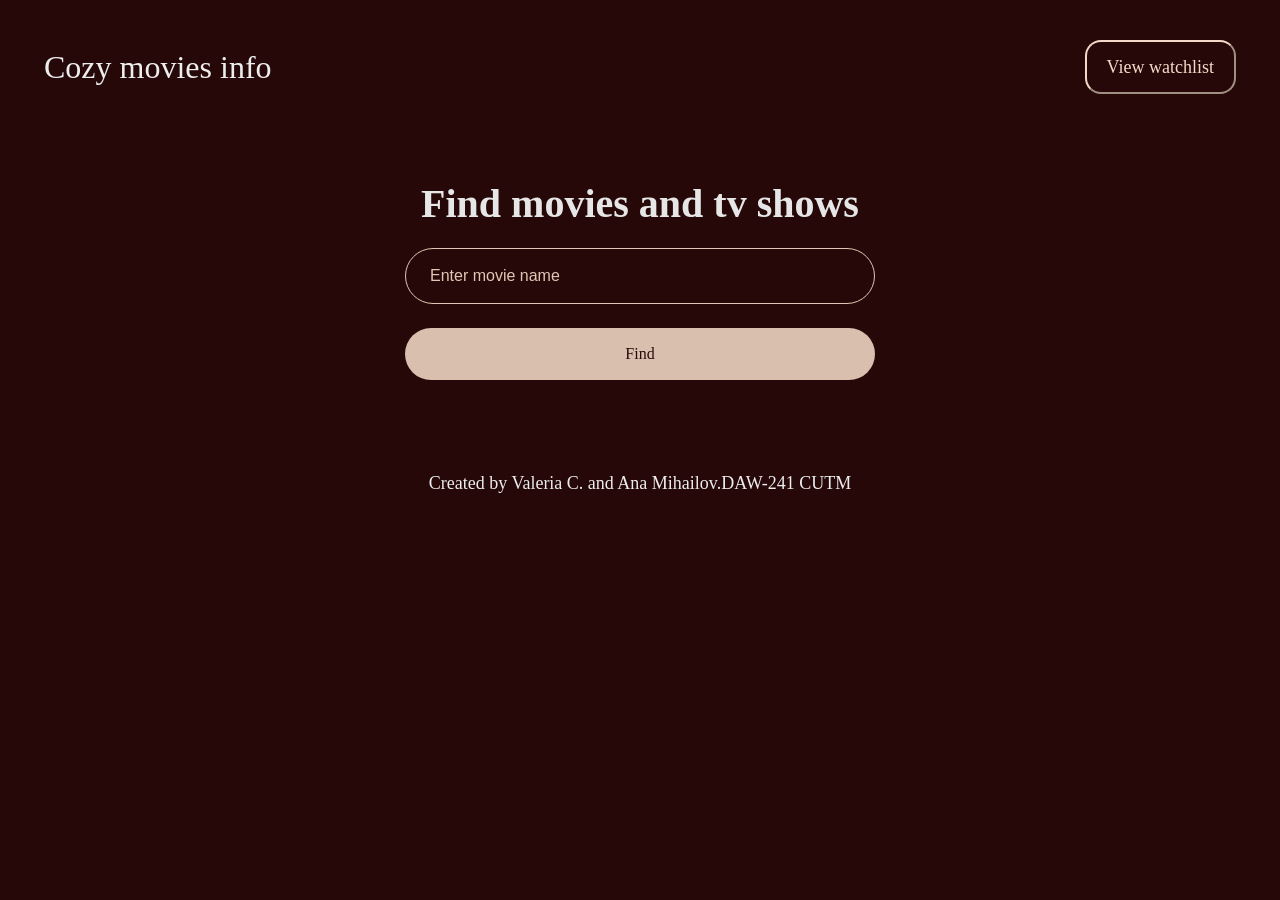
==== search.html @ 219a44fd "added find movies and tv shows section" ====
<!doctype html>
<html lang="en">
  <head>
    <meta charset="UTF-8" />
    <meta name="viewport" content="width=device-width, initial-scale=1.0" />
    <title>Search</title>
    <link rel="stylesheet" href="desktop.css" />
    <link rel="stylesheet" href="styles.css" />
    <link rel="stylesheet" href="adaptive.css" />
  </head>
  <body>
    <section id="header" class="section-grid">
      <div class="header-content">
        <p class="logo light">Cozy movies info</p>
        <a href="watchlist.html"
          ><button class="secondary-button beige">View watchlist</button></a
        >
      </div>
    </section>

<div class="search">
  <h2 class="light">Find movies and tv shows</h2>

  <input type="text" placeholder="Enter movie name" id="search" class="secondary-button">

  <button id="search-btn" class="primary-button gray ">Find</button>
</div>

    <section class="footer">
      <p class="light">Created by Valeria C. and Ana Mihailov.DAW-241 CUTM</p>
    </section>

    <script src="api.js"></script>
    <script src="watchlist.js"></script>
    <script src="main.js"></script>
  </body>
</html>
---- desktop.css ----
* {
  margin: 0;
  padding: 0;
}

body {
  background-color: #260808;
  display: flex;
  flex-direction: column;
  row-gap: 90px;
}

.section-grid {
  max-width: 1192px;
  width: 100%;
  display: grid;
  grid-template-columns: repeat(12, 1fr);
  gap: 32px;
  margin-inline: auto;
}

#header {
  margin-top: 40px;
}

.header-content {
  grid-column: 1/13;
  display: flex;
  justify-content: space-between;
  align-items: center;
}

.logo {
  font-size: 32px;
  color: #ededed;
}

body {
  background-color: #260808;
}

.footer {
  justify-content: center;
  text-align: center;
  display: flex;
  align-items: center;
  width: 100%;
  margin-bottom: 40px;
}

.about-content {
  align-items: center;
  display: flex;
  flex-direction: column;
  gap: 24px;
  width: 100%;
  justify-content: center;
  grid-column: 1/13;
}

.about-content p {
  text-align: center;
  width: 80%;
}

.why-section {
  align-items: center;
  display: flex;
  justify-content: center;
  flex-direction: column;
  gap: 32px;
}

.card {
  padding: 24px;
  display: flex;
  flex-direction: column;
  gap: 24px;
  border-radius: 12px;
  grid-column: span 4;
}

.hero-content {
  background-image: url("images/bg.jpg");
  background-size: cover;
  grid-column: 1/13;
  width: 100%;
  display: flex;
  flex-direction: column;
  gap: 32px;
  justify-content: center;
  align-items: center;
  height: 650px;
  margin-top: -50px;
}

.hero-content h1 {
  text-align: center;
  width: 80%;
}

/* CONTAINER */
.search {
  display: flex;
  flex-direction: column;
  align-items: center;
  gap: 24px;
}

/* TITLU */
.search h2 {
  color: #e6e6e6;
  font-size: 40px;
  font-weight: 600;
  text-align: center;
}

/* INPUT */
#search {
  width: 420px;
  padding: 18px 24px;
  border-radius: 40px;
  border: 1px solid #e2c6b5;
  background-color: transparent;
  color: #ffffff;
  font-size: 16px;
  outline: none;
}

/* placeholder */
#search::placeholder {
  color: #e2c6b5;
}

/* BUTTON */
#search-btn {
  width: 470px;
  padding: 18px;
  border-radius: 40px;
  border: none;
  background-color: #d9bfae;
  color: #2b0a0a;
  font-size: 16px;
  cursor: pointer;
  transition: 0.25s ease;
}

/* hover efect subtil */
#search-btn:hover {
  background-color: #cfb3a1;
}

.hero-content {
  display: flex;
  justify-content: center;
  align-items: center;
}
---- styles.css ----
.secondary-button {
  background-color: transparent;
  border-color: #f5d9c8;
  padding: 16px 20px;
  border-radius: 16px;
}

.primary-button {
  background-color: #f5d9c8;
  border: none;
  padding: 16px 20px;
  border-radius: 16px;
}

@font-face {
  font-family: "Instrument Sans";
  src: url(fonts/InstrumentSans-VariableFont_wdth\,wght.ttf);
}

h1,
h2,
h3,
h4,
h5,
h6,
p,
a,
button {
  font-family: Instrument Sans;
}

h1 {
  font-size: 96px;
  font-weight: 700;
  line-height: 100%;
}

h2 {
  font-size: 40px;
  font-weight: 700;
  line-height: 100%;
}

h3 {
  font-size: 28px;
  font-weight: 500;
  line-height: 150%;
}

p {
  font-size: 18px;
  font-weight: 400;
  line-height: 150%;
}

button {
  font-size: 18px;
  font-weight: 400;
  line-height: 100%;
}

.dark {
  color: #030110;
}

.light {
  color: #ededed;
}

.gray {
  color: #323232;
}

.light-gray {
  color: #c3c3c3;
}

.beige {
  color: #f5d9c8;
}

.beige-bg {
  background-color: #f5d9c8;
}
input::placeholder {
  color: #f5d9c8;
}
input:focus{
  color: #f5d9c8;
}
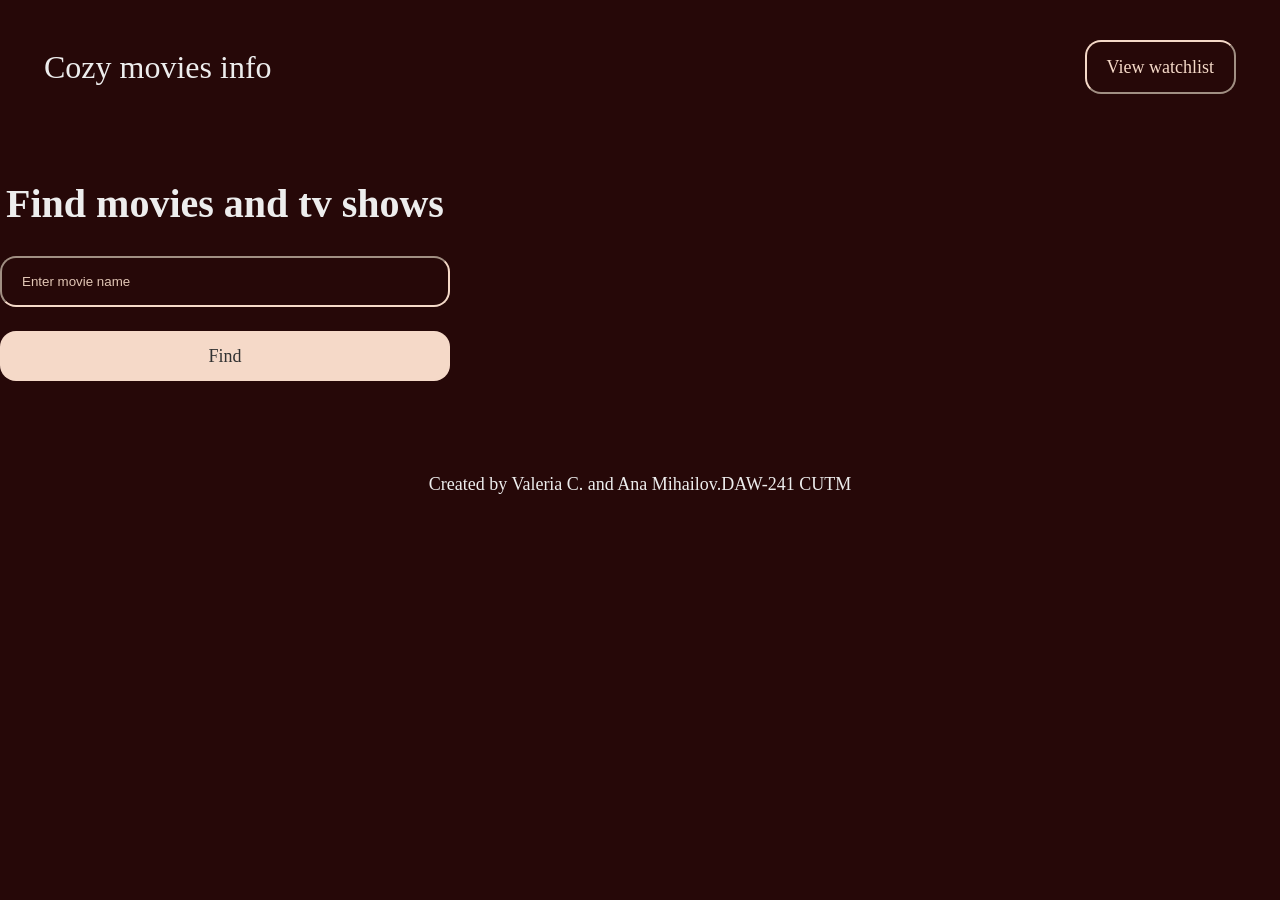
==== commit 2657d645: "some css changes" ====
--- a/search.html
+++ b/search.html
@@ -18,13 +18,13 @@
       </div>
     </section>
 
-<div class="search">
-  <h2 class="light">Find movies and tv shows</h2>
-
-  <input type="text" placeholder="Enter movie name" id="search" class="secondary-button">
-
-  <button id="search-btn" class="primary-button gray ">Find</button>
-</div>
+    <section class="search">
+      <h2 class="light">Find movies and tv shows</h2>
+      <div class="search-content"> 
+        <input type="text" placeholder="Enter movie name" id="search" class="secondary-button">
+        <button id="search-btn" class="primary-button gray ">Find</button>
+      </div>
+    </section>
 
     <section class="footer">
       <p class="light">Created by Valeria C. and Ana Mihailov.DAW-241 CUTM</p>
--- a/desktop.css
+++ b/desktop.css
@@ -99,60 +99,22 @@
   width: 80%;
 }
 
-/* CONTAINER */
 .search {
   display: flex;
   flex-direction: column;
   align-items: center;
-  gap: 24px;
+  width: 450px;
+  gap: 32px;
 }
 
-/* TITLU */
-.search h2 {
-  color: #e6e6e6;
-  font-size: 40px;
-  font-weight: 600;
-  text-align: center;
+.search-content {
+  width: 100%;
+  display: flex;
+  flex-direction: column;
+  gap:24px;
 }
 
-/* INPUT */
-#search {
-  width: 420px;
-  padding: 18px 24px;
-  border-radius: 40px;
-  border: 1px solid #e2c6b5;
-  background-color: transparent;
-  color: #ffffff;
-  font-size: 16px;
-  outline: none;
-}
-
-/* placeholder */
 #search::placeholder {
   color: #e2c6b5;
 }
 
-/* BUTTON */
-#search-btn {
-  width: 470px;
-  padding: 18px;
-  border-radius: 40px;
-  border: none;
-  background-color: #d9bfae;
-  color: #2b0a0a;
-  font-size: 16px;
-  cursor: pointer;
-  transition: 0.25s ease;
-}
-
-/* hover efect subtil */
-#search-btn:hover {
-  background-color: #cfb3a1;
-}
-
-.hero-content {
-  display: flex;
-  justify-content: center;
-  align-items: center;
-}
-
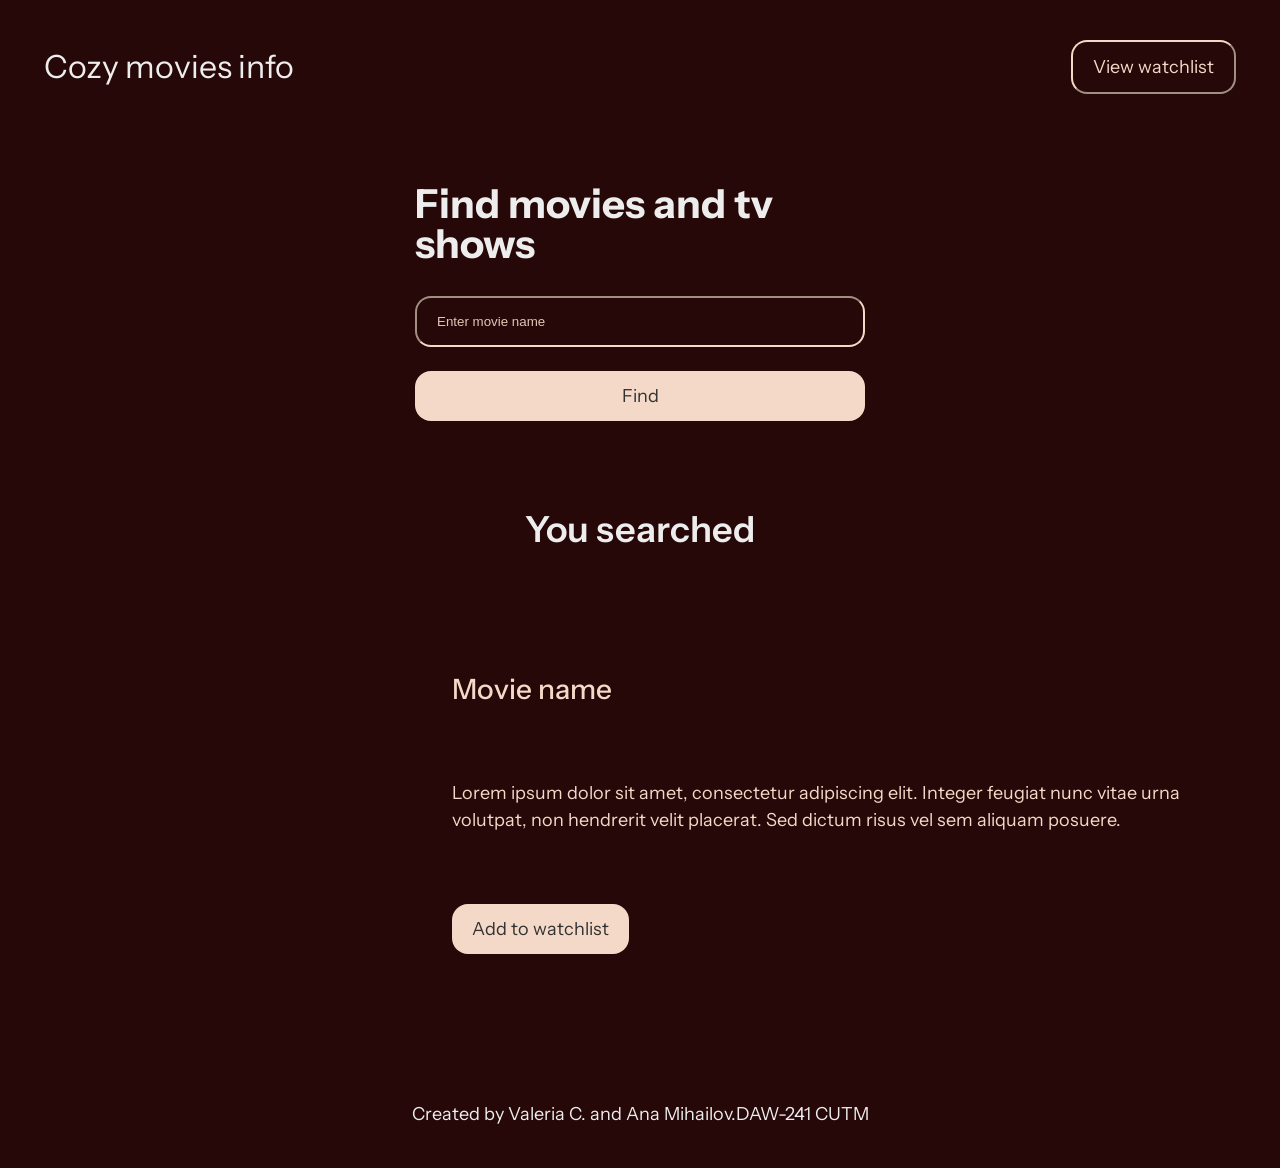
==== commit 95a757ee: "wip" ====
--- a/search.html
+++ b/search.html
@@ -26,6 +26,22 @@
       </div>
     </section>
 
+    <section class="you-searched section-grid">
+      <h2 class="searched-title light">You searched</h2>
+      <div class="searched-content">
+         <div class="searched-image">
+      <img src="" alt="">
+      </div>
+       <div class="searched-info">
+      <h3 class="beige">Movie name</h3>
+      <p class="beige">
+        Lorem ipsum dolor sit amet, consectetur adipiscing elit. Integer feugiat nunc vitae urna volutpat, non hendrerit velit placerat. Sed dictum risus vel sem aliquam posuere.
+      </p>
+      <button id="watchlist-btn" class="primary-button gray">Add to watchlist</button>
+    </div>
+  </div>
+</section>
+
     <section class="footer">
       <p class="light">Created by Valeria C. and Ana Mihailov.DAW-241 CUTM</p>
     </section>
--- a/desktop.css
+++ b/desktop.css
@@ -1,6 +1,7 @@
 * {
   margin: 0;
   padding: 0;
+  box-sizing: border-box;
 }
 
 body {
@@ -99,7 +100,32 @@
   width: 80%;
 }
 
+#watchlist {
+  align-items: center;
+  display: flex;
+  justify-content: center;
+  flex-direction: column;
+  gap: 36px;
+}
+
+.movie-card {
+  display: flex;
+  flex-direction: column;
+  gap: 24px;
+  border-radius: 12px;
+  grid-column: span 4;
+  align-items: center;
+}
+
+.movie-img {
+  display: block;
+  width: 100%;
+  border-radius: 12px;
+  height: 400px;
+}
+
 .search {
+  align-self: center;
   display: flex;
   flex-direction: column;
   align-items: center;
@@ -118,3 +144,41 @@
   color: #e2c6b5;
 }
 
+/* TITLU sectiune */
+.you-searched .searched-title {
+  grid-column: 1 / 13;
+  text-align: center;
+  font-size: 36px;
+  font-weight: 600;
+  margin-bottom: 32px;
+}
+
+/* CONTAINER pentru imagine și text */
+.you-searched .searched-content {
+  grid-column: 1 / 13;
+  display: grid;
+  grid-template-columns: repeat(12, 1fr);
+  gap: 32px;
+  align-items: center;
+}
+
+/* Placeholder imagine */
+.searched-image {
+  grid-column: span 4;
+  height: 400px;
+  border-radius: 12px;
+}
+
+/* Text și buton */
+.searched-info {
+  grid-column: span 8;
+  display: flex;
+  flex-direction: column;
+  gap: 70px;
+ 
+}
+
+#watchlist-btn{
+  width: fit-content;
+}
+
--- a/styles.css
+++ b/styles.css
@@ -85,6 +85,6 @@
 input::placeholder {
   color: #f5d9c8;
 }
-input:focus{
+input:focus {
   color: #f5d9c8;
-}+}
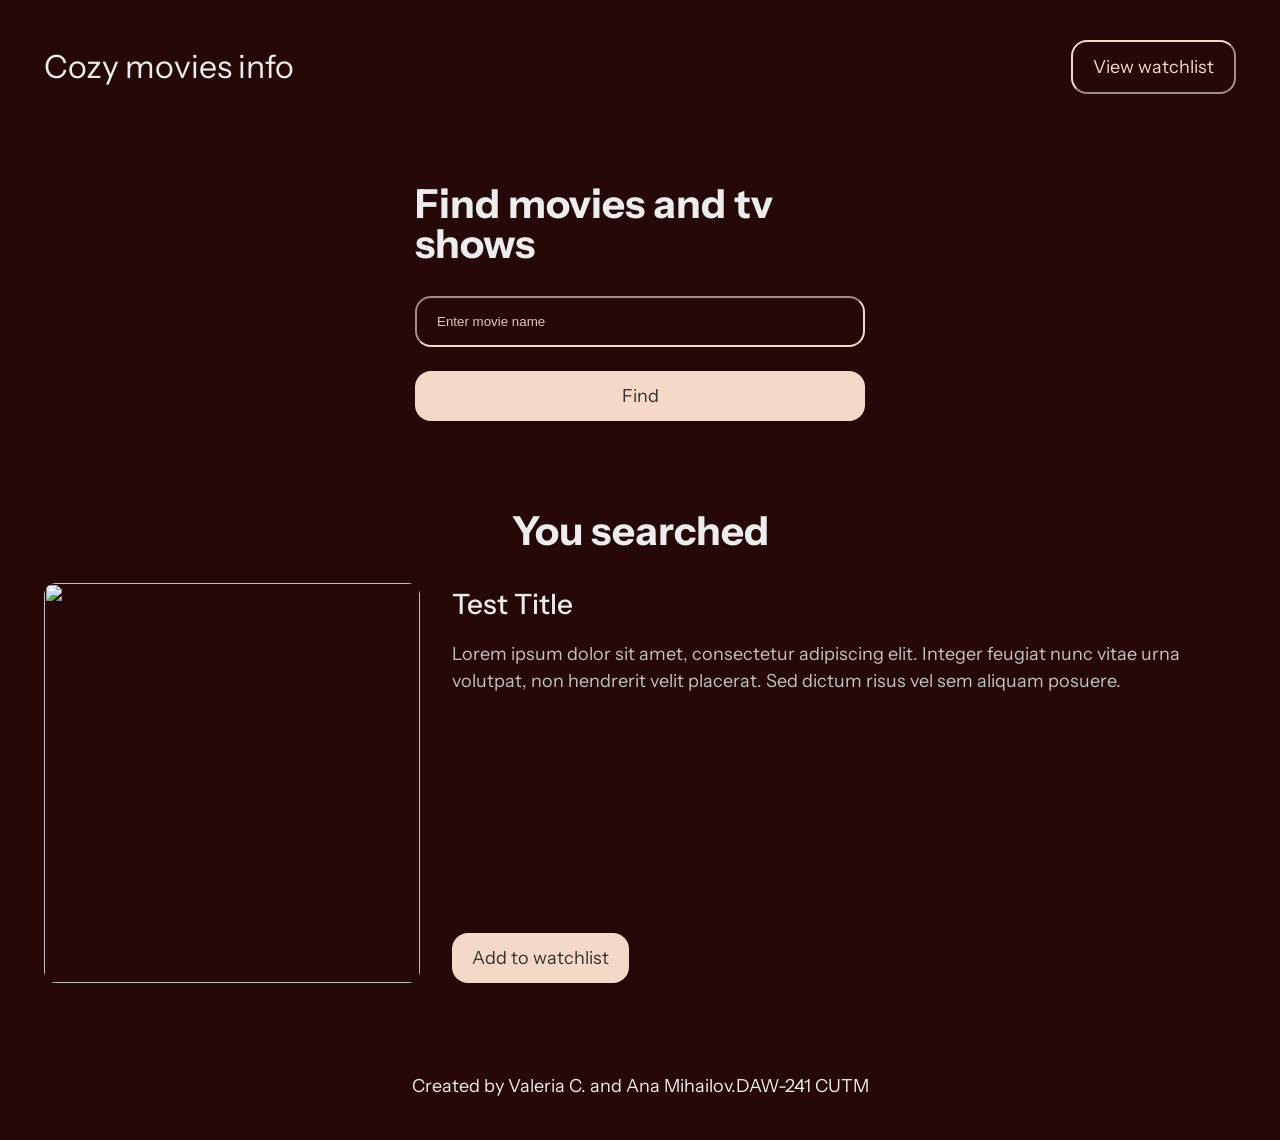
==== commit 8ff562bf: "added you searched section" ====
--- a/search.html
+++ b/search.html
@@ -20,27 +20,31 @@
 
     <section class="search">
       <h2 class="light">Find movies and tv shows</h2>
-      <div class="search-content"> 
-        <input type="text" placeholder="Enter movie name" id="search" class="secondary-button">
-        <button id="search-btn" class="primary-button gray ">Find</button>
+      <div class="search-content">
+        <input
+          type="text"
+          placeholder="Enter movie name"
+          id="search"
+          class="secondary-button"
+        />
+        <button id="search-btn" class="primary-button gray">Find</button>
       </div>
     </section>
 
-    <section class="you-searched section-grid">
-      <h2 class="searched-title light">You searched</h2>
-      <div class="searched-content">
-         <div class="searched-image">
-      <img src="" alt="">
+    <section class="results">
+      <h2 class="light">You searched</h2>
+      <div class="results-content section-grid">
+        <img id="result-img" src="" alt="" />
+        <div class="results-info">
+          <div class="results-texts">
+            <h3 id="result-title" class="light">Test Title</h3>
+            <p id="result-description" class="light-gray">Lorem ipsum dolor sit amet, consectetur adipiscing elit. Integer feugiat nunc vitae urna volutpat, non hendrerit velit placerat. Sed dictum risus vel sem aliquam posuere.</p>
+          </div>
+          <button id="add-to-watchlist-btn" class="primary-button gray">Add to watchlist</button>
       </div>
-       <div class="searched-info">
-      <h3 class="beige">Movie name</h3>
-      <p class="beige">
-        Lorem ipsum dolor sit amet, consectetur adipiscing elit. Integer feugiat nunc vitae urna volutpat, non hendrerit velit placerat. Sed dictum risus vel sem aliquam posuere.
-      </p>
-      <button id="watchlist-btn" class="primary-button gray">Add to watchlist</button>
-    </div>
-  </div>
-</section>
+        </div>
+      </div>
+    </section>
 
     <section class="footer">
       <p class="light">Created by Valeria C. and Ana Mihailov.DAW-241 CUTM</p>
--- a/desktop.css
+++ b/desktop.css
@@ -118,10 +118,10 @@
 }
 
 .movie-img {
-  display: block;
   width: 100%;
   border-radius: 12px;
   height: 400px;
+  grid-column: span 4;
 }
 
 .search {
@@ -137,48 +137,48 @@
   width: 100%;
   display: flex;
   flex-direction: column;
-  gap:24px;
+  gap: 24px;
 }
 
 #search::placeholder {
   color: #e2c6b5;
 }
 
-/* TITLU sectiune */
-.you-searched .searched-title {
-  grid-column: 1 / 13;
-  text-align: center;
-  font-size: 36px;
-  font-weight: 600;
-  margin-bottom: 32px;
-}
-
-/* CONTAINER pentru imagine și text */
-.you-searched .searched-content {
-  grid-column: 1 / 13;
-  display: grid;
-  grid-template-columns: repeat(12, 1fr);
+.results {
+  display: flex;
+  width: 100%;
+  flex-direction: column;
   gap: 32px;
   align-items: center;
 }
 
-/* Placeholder imagine */
-.searched-image {
-  grid-column: span 4;
-  height: 400px;
-  border-radius: 12px;
+.results-content {
+  width: 100%;
+  align-items: center;
 }
 
-/* Text și buton */
-.searched-info {
+#result-img {
+  width: 100%;
+  border-radius: 12px;
+  height: 400px;
+  grid-column: span 4;
+}
+
+.results-info {
+  width: 100%;
+  height: 100%;
   grid-column: span 8;
   display: flex;
   flex-direction: column;
-  gap: 70px;
- 
+  justify-content: space-between;
 }
 
-#watchlist-btn{
+.results-texts {
+  display: flex;
+  flex-direction: column;
+  gap: 16px;
+}
+
+#add-to-watchlist-btn {
   width: fit-content;
 }
-
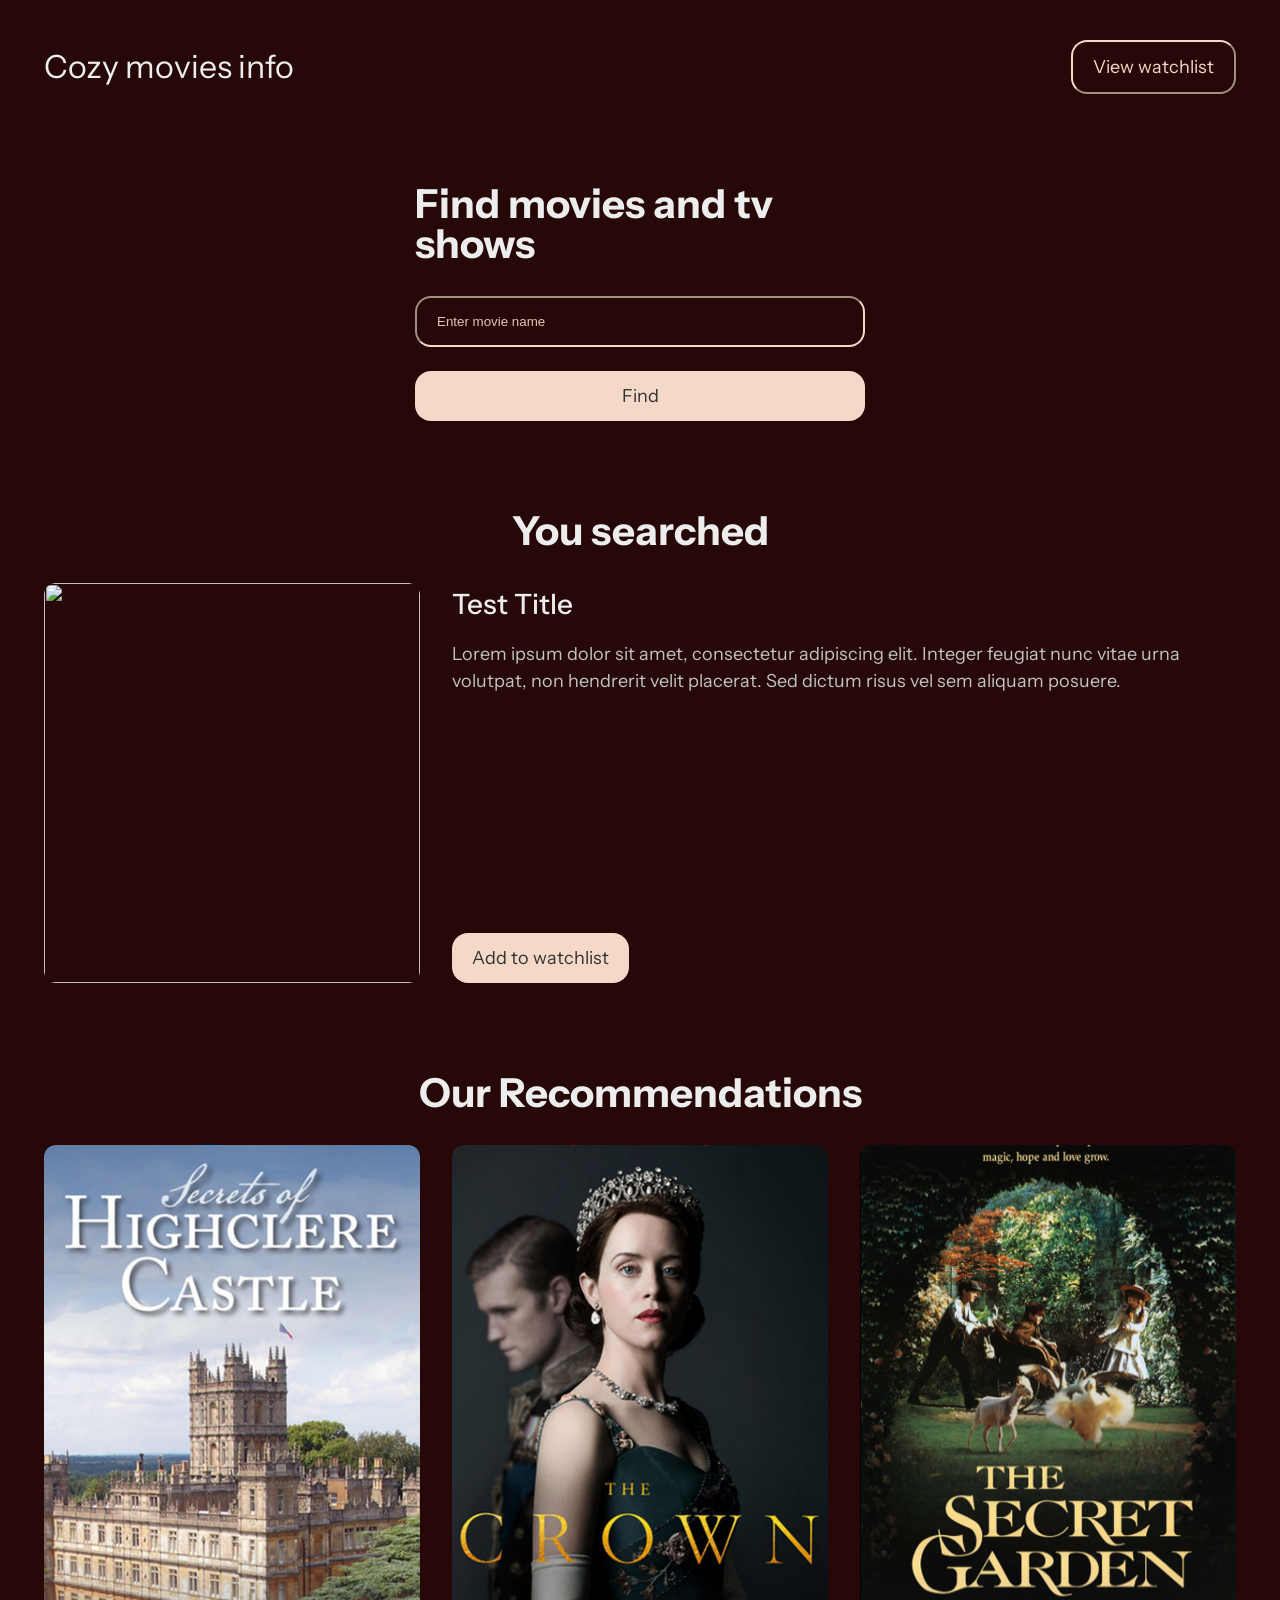
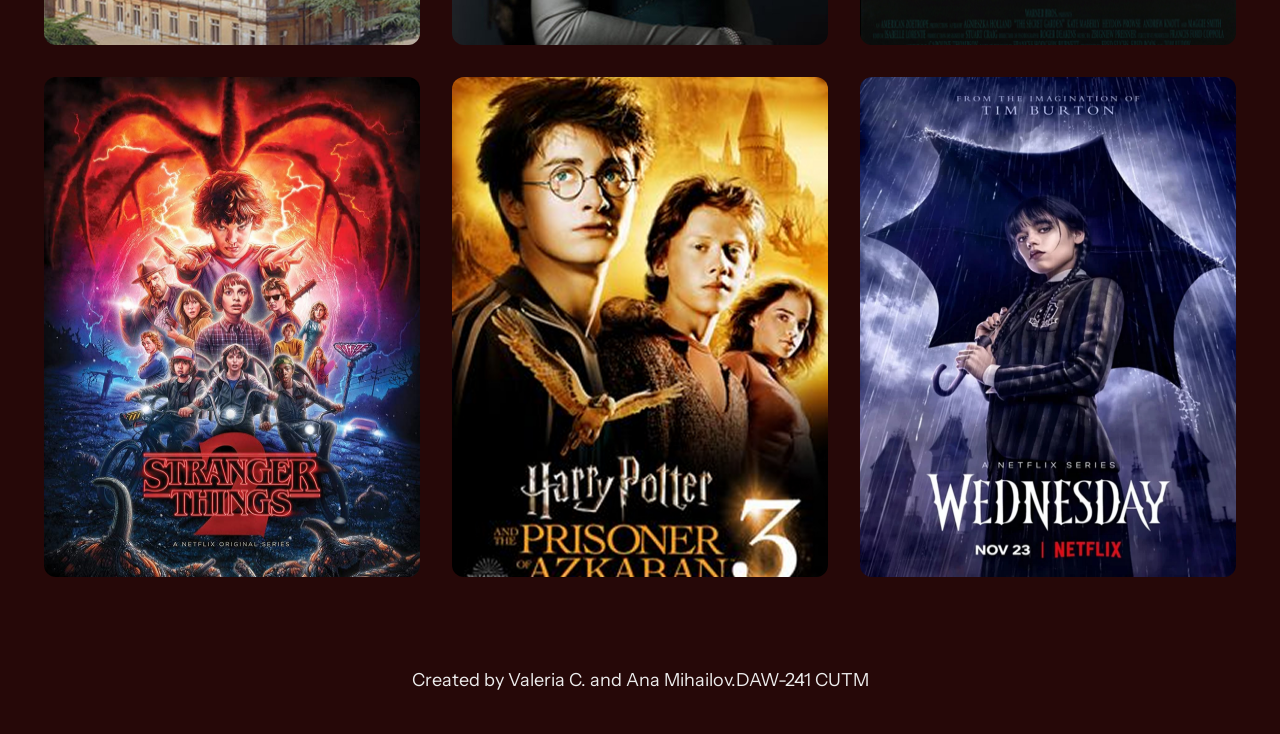
==== commit a02098da: "added recomandation section" ====
--- a/search.html
+++ b/search.html
@@ -46,6 +46,30 @@
       </div>
     </section>
 
+    <section class="results">
+      <h2 class="light">Our Recommendations</h2>
+      <div class="section-grid">
+        <div class="movie-card">
+          <img class="movie-img" src="images/rec1.jpg" alt="Recommendation 1" />
+        </div>
+        <div class="movie-card">
+          <img class="movie-img" src="images/rec2.jpg" alt="Recommendation 2" />
+        </div>
+        <div class="movie-card">
+          <img class="movie-img" src="images/rec3.jpg" alt="Recommendation 3" />
+        </div>
+        <div class="movie-card">
+          <img class="movie-img" src="images/rec4.jpg" alt="Recommendation 4" />
+        </div>
+        <div class="movie-card">
+          <img class="movie-img" src="images/rec5.jpg" alt="Recommendation 5" />
+        </div>
+        <div class="movie-card">
+          <img class="movie-img" src="images/rec6.jpg" alt="Recommendation 6" />
+        </div>
+      </div>
+    </section>
+
     <section class="footer">
       <p class="light">Created by Valeria C. and Ana Mihailov.DAW-241 CUTM</p>
     </section>
--- a/desktop.css
+++ b/desktop.css
@@ -120,7 +120,7 @@
 .movie-img {
   width: 100%;
   border-radius: 12px;
-  height: 400px;
+  height: 500px;
   grid-column: span 4;
 }
 
--- a/styles.css
+++ b/styles.css
@@ -82,6 +82,7 @@
 .beige-bg {
   background-color: #f5d9c8;
 }
+
 input::placeholder {
   color: #f5d9c8;
 }
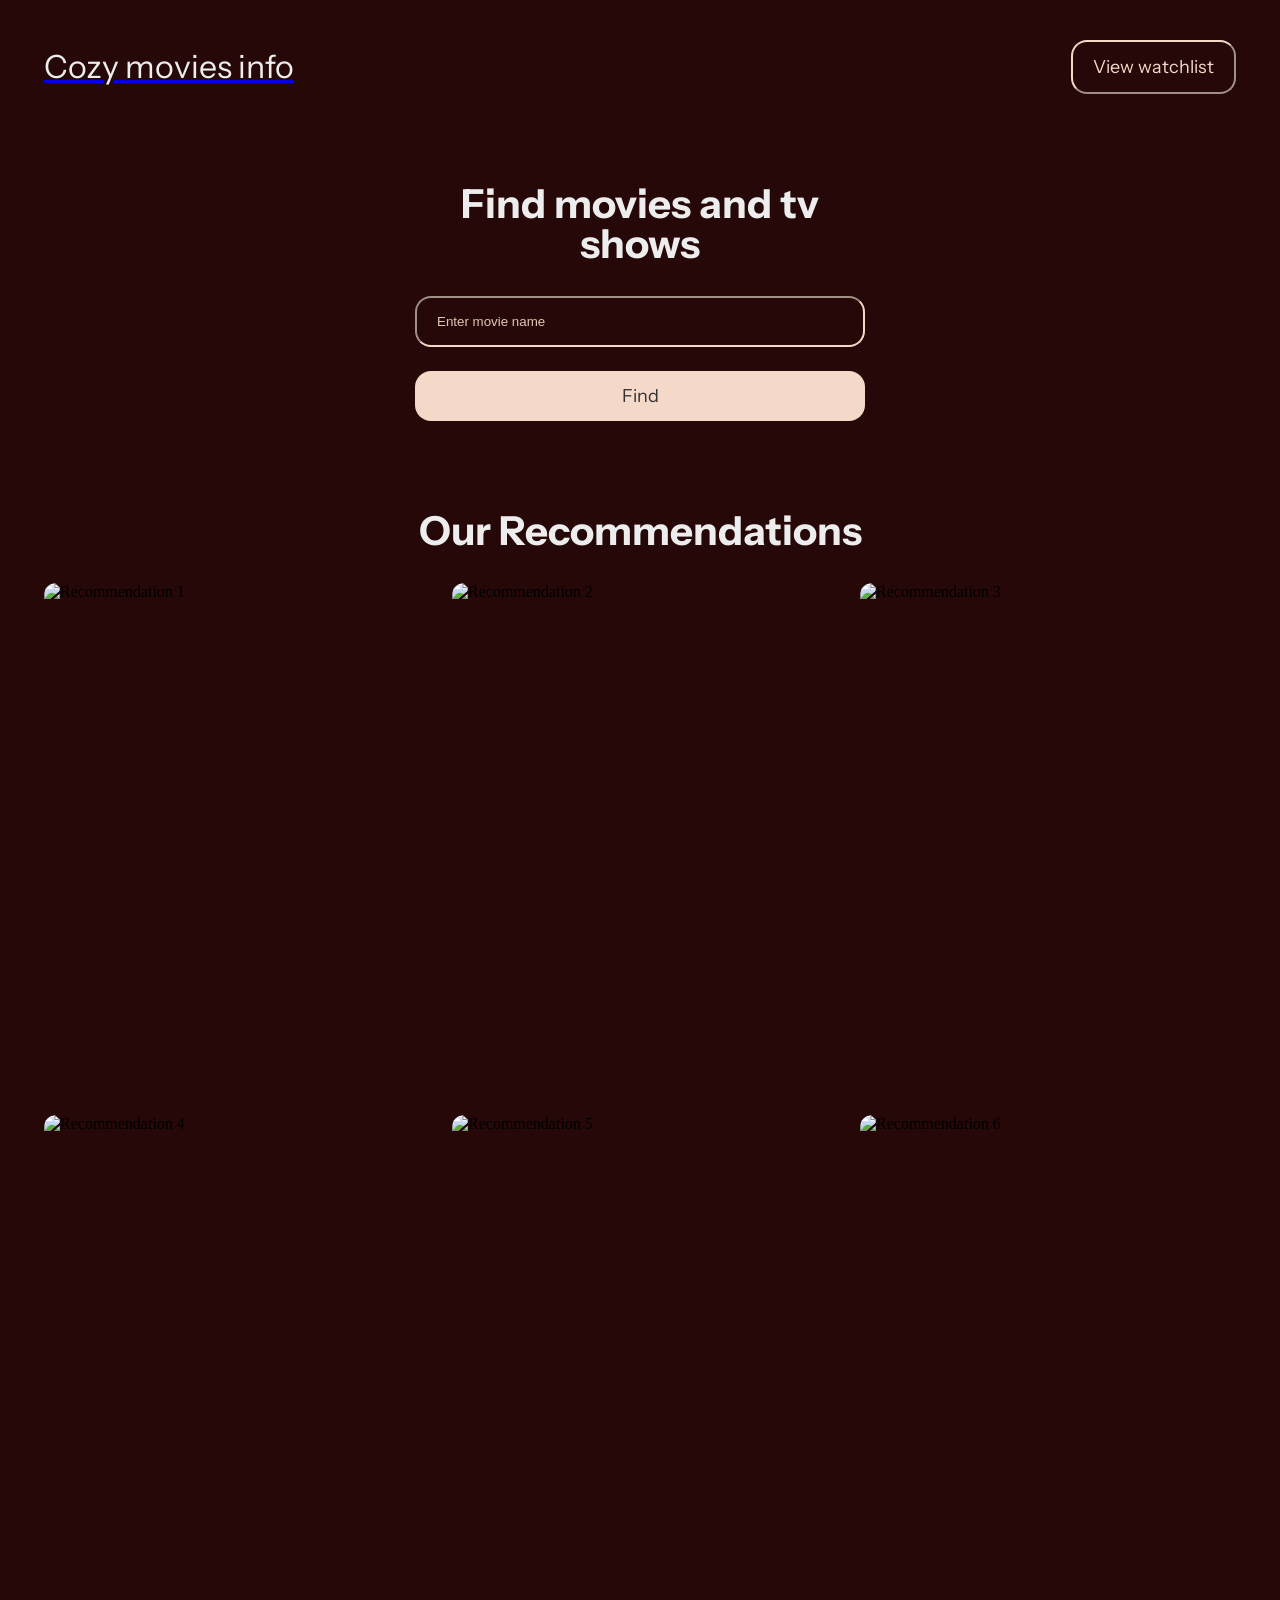
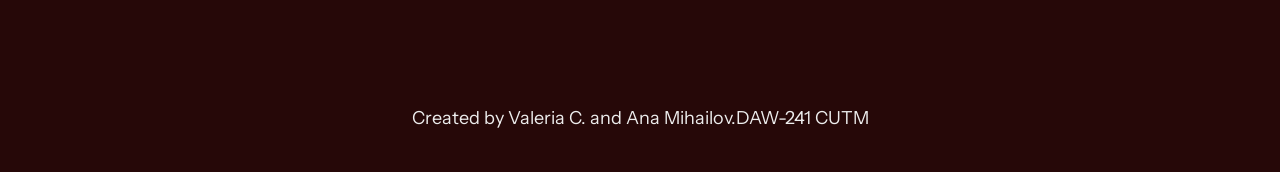
==== commit 789cdbd5: "Added search UX improvements" ====
--- a/search.html
+++ b/search.html
@@ -11,7 +11,7 @@
   <body>
     <section id="header" class="section-grid">
       <div class="header-content">
-        <p class="logo light">Cozy movies info</p>
+        <a href="index.html"> <p class="logo light">Cozy movies info</p></a>
         <a href="watchlist.html"
           ><button class="secondary-button beige">View watchlist</button></a
         >
@@ -31,7 +31,7 @@
       </div>
     </section>
 
-    <section class="results">
+    <section id="searched-section" class="results">
       <h2 class="light">You searched</h2>
       <div class="results-content section-grid">
         <img id="result-img" src="" alt="" />
@@ -39,6 +39,7 @@
           <div class="results-texts">
             <h3 id="result-title" class="light">Test Title</h3>
             <p id="result-description" class="light-gray">Lorem ipsum dolor sit amet, consectetur adipiscing elit. Integer feugiat nunc vitae urna volutpat, non hendrerit velit placerat. Sed dictum risus vel sem aliquam posuere.</p>
+            
           </div>
           <button id="add-to-watchlist-btn" class="primary-button gray">Add to watchlist</button>
       </div>
@@ -50,22 +51,22 @@
       <h2 class="light">Our Recommendations</h2>
       <div class="section-grid">
         <div class="movie-card">
-          <img class="movie-img" src="images/rec1.jpg" alt="Recommendation 1" />
+          <img class="movie-img" src="images/rec1.webp" alt="Recommendation 1" />
         </div>
         <div class="movie-card">
-          <img class="movie-img" src="images/rec2.jpg" alt="Recommendation 2" />
+          <img class="movie-img" src="images/rec2.webp" alt="Recommendation 2" />
         </div>
         <div class="movie-card">
-          <img class="movie-img" src="images/rec3.jpg" alt="Recommendation 3" />
+          <img class="movie-img" src="images/rec3.webp" alt="Recommendation 3" />
         </div>
         <div class="movie-card">
-          <img class="movie-img" src="images/rec4.jpg" alt="Recommendation 4" />
+          <img class="movie-img" src="images/rec4.webp" alt="Recommendation 4" />
         </div>
         <div class="movie-card">
-          <img class="movie-img" src="images/rec5.jpg" alt="Recommendation 5" />
+          <img class="movie-img" src="images/rec5.webp" alt="Recommendation 5" />
         </div>
         <div class="movie-card">
-          <img class="movie-img" src="images/rec6.jpg" alt="Recommendation 6" />
+          <img class="movie-img" src="images/rec6.webp" alt="Recommendation 6" />
         </div>
       </div>
     </section>
@@ -76,6 +77,5 @@
 
     <script src="api.js"></script>
     <script src="watchlist.js"></script>
-    <script src="main.js"></script>
   </body>
-</html>
+</html>
--- a/desktop.css
+++ b/desktop.css
@@ -82,7 +82,7 @@
 }
 
 .hero-content {
-  background-image: url("images/bg.jpg");
+  background-image: url("images/bg.webp");
   background-size: cover;
   grid-column: 1/13;
   width: 100%;
@@ -106,6 +106,90 @@
   justify-content: center;
   flex-direction: column;
   gap: 36px;
+}
+
+.watchlist-sort-wrap {
+  display: flex;
+  flex-direction: column;
+  align-items: center;
+  gap: 10px;
+}
+
+.watchlist-sort-dropdown {
+  position: relative;
+  min-width: 260px;
+}
+
+.watchlist-sort {
+  background-color: #4a2b2b;
+  border: 1px solid #f5d9c8;
+  border-radius: 16px;
+  color: #f5d9c8;
+  padding: 12px 16px;
+  font-family: "Instrument Sans";
+  font-size: 16px;
+  width: 100%;
+  cursor: pointer;
+  display: flex;
+  align-items: center;
+  justify-content: space-between;
+}
+
+.watchlist-sort:focus {
+  outline: none;
+  box-shadow: 0 0 0 3px rgba(245, 217, 200, 0.25);
+}
+
+.watchlist-sort::after {
+  content: "";
+  width: 8px;
+  height: 8px;
+  border-right: 2px solid #f5d9c8;
+  border-bottom: 2px solid #f5d9c8;
+  transform: rotate(45deg);
+  margin-left: 12px;
+  margin-bottom: 2px;
+}
+
+.watchlist-sort-menu {
+  display: none;
+  list-style: none;
+  position: absolute;
+  top: calc(100% - 1px);
+  left: 0;
+  width: 100%;
+  background-color: #4a2b2b;
+  border: 1px solid #f5d9c8;
+  border-top: none;
+  border-radius: 0 0 16px 16px;
+  overflow: hidden;
+  z-index: 10;
+}
+
+.watchlist-sort-option {
+  width: 100%;
+  border: none;
+  background-color: #4a2b2b;
+  color: #f5d9c8;
+  text-align: left;
+  padding: 12px 16px;
+  font-family: "Instrument Sans";
+  font-size: 16px;
+  cursor: pointer;
+}
+
+.watchlist-sort-option:hover,
+.watchlist-sort-option:focus {
+  outline: none;
+  background-color: #603636;
+}
+
+.watchlist-sort-dropdown.is-open .watchlist-sort {
+  border-radius: 16px 16px 0 0;
+}
+
+.watchlist-sort-dropdown.is-open .watchlist-sort-menu {
+  display: block;
 }
 
 .movie-card {
@@ -133,6 +217,11 @@
   gap: 32px;
 }
 
+.search h2 {
+  width: 100%;
+  text-align: center;
+}
+
 .search-content {
   width: 100%;
   display: flex;
@@ -152,33 +241,14 @@
   align-items: center;
 }
 
-.results-content {
-  width: 100%;
-  align-items: center;
-}
-
-#result-img {
-  width: 100%;
-  border-radius: 12px;
-  height: 400px;
-  grid-column: span 4;
-}
-
-.results-info {
-  width: 100%;
-  height: 100%;
-  grid-column: span 8;
-  display: flex;
-  flex-direction: column;
-  justify-content: space-between;
-}
-
-.results-texts {
-  display: flex;
-  flex-direction: column;
-  gap: 16px;
+#searched-section {
+  display: none;
+}
+
+#searched-section.is-visible {
+  display: flex;
 }
 
 #add-to-watchlist-btn {
   width: fit-content;
-}
+}
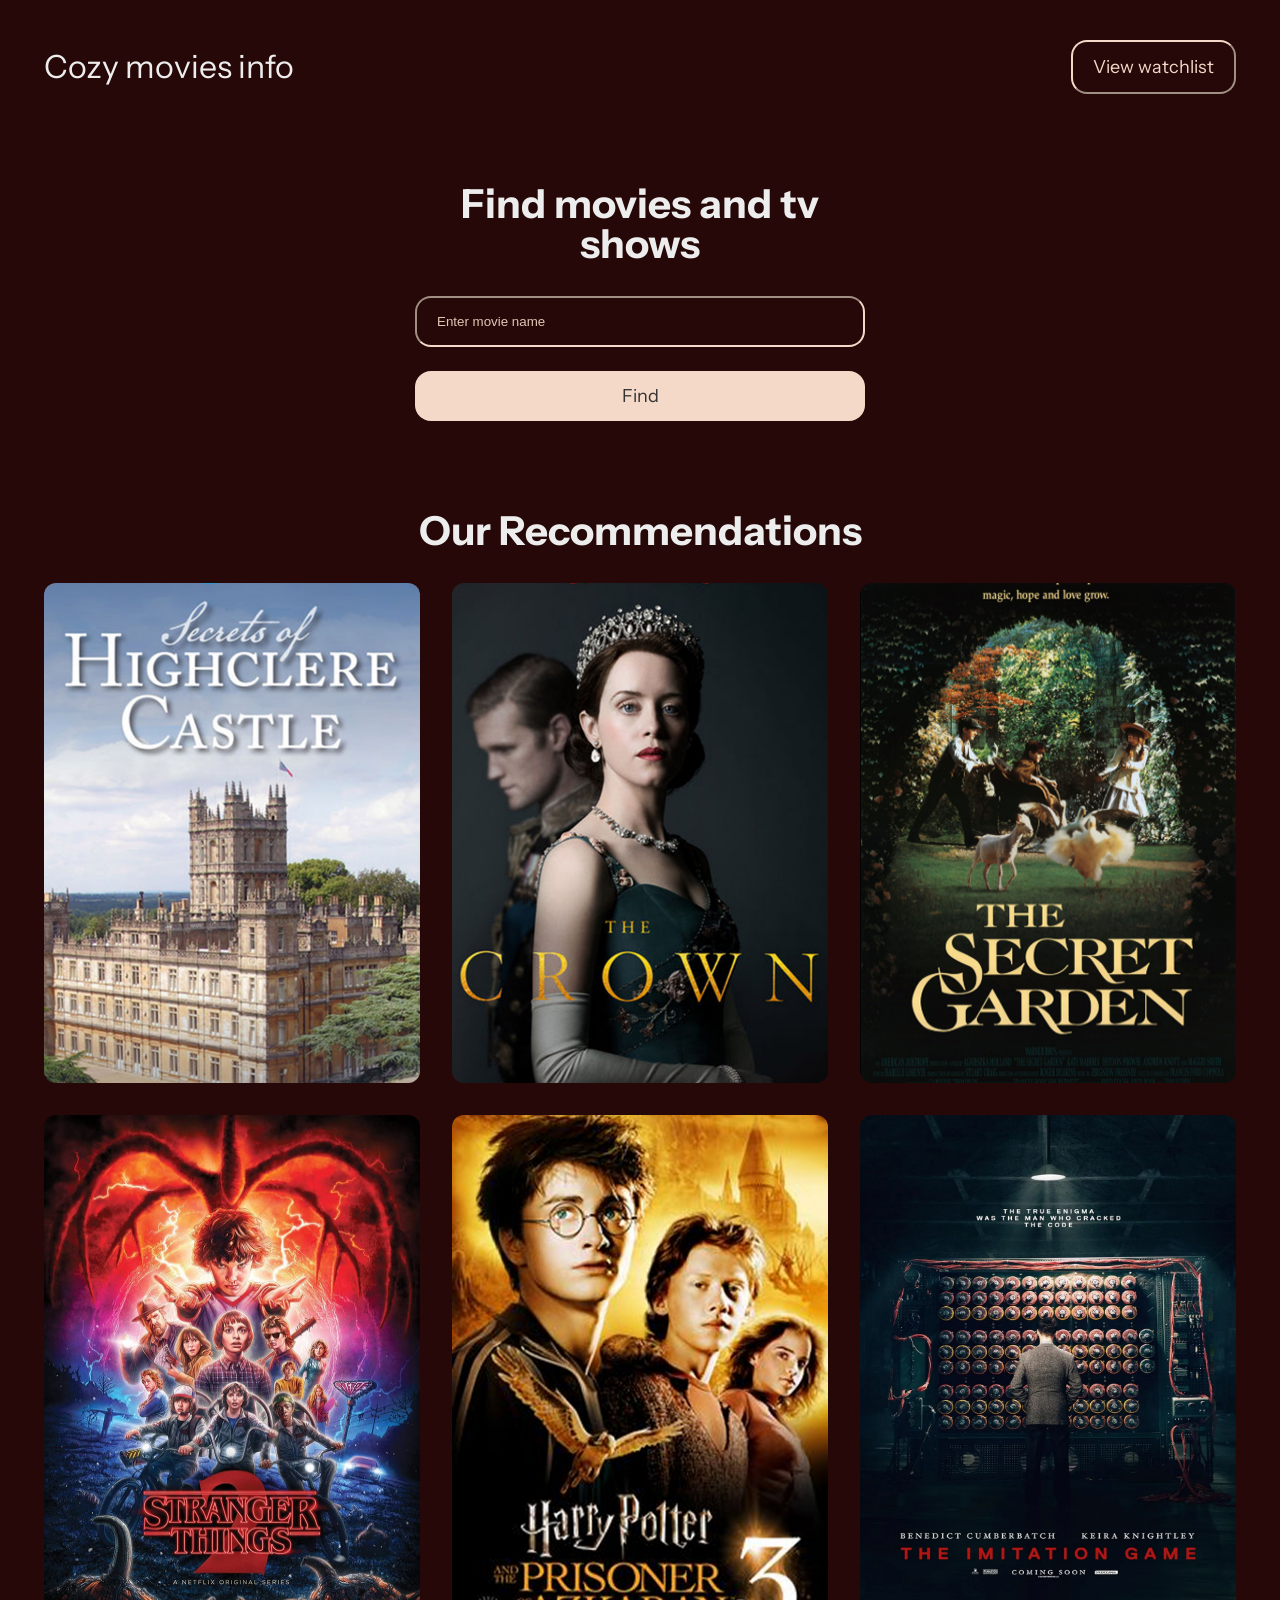
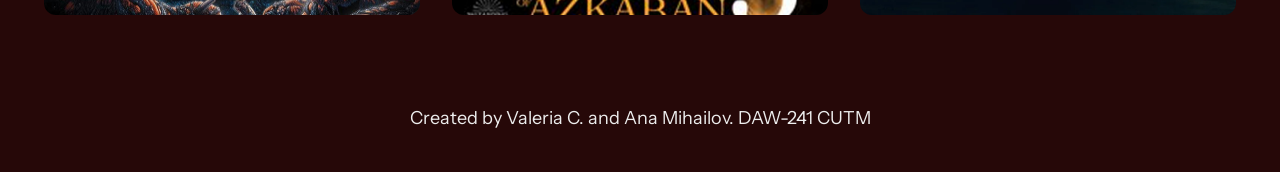
==== commit 36457828: "added adaptive features and change img format" ====
--- a/search.html
+++ b/search.html
@@ -38,11 +38,27 @@
         <div class="results-info">
           <div class="results-texts">
             <h3 id="result-title" class="light">Test Title</h3>
-            <p id="result-description" class="light-gray">Lorem ipsum dolor sit amet, consectetur adipiscing elit. Integer feugiat nunc vitae urna volutpat, non hendrerit velit placerat. Sed dictum risus vel sem aliquam posuere.</p>
-            
+            <p id="result-description" class="light-gray">
+              Lorem ipsum dolor sit amet, consectetur adipiscing elit. Integer
+              feugiat nunc vitae urna volutpat, non hendrerit velit placerat.
+              Sed dictum risus vel sem aliquam posuere.
+            </p>
+            <div class="result-extra light-gray">
+              <p><strong>Genre:</strong> <span id="result-genre">-</span></p>
+              <p>
+                <strong>Runtime:</strong> <span id="result-runtime">-</span>
+              </p>
+              <p>
+                <strong>Language:</strong> <span id="result-language">-</span>
+              </p>
+              <p>
+                <strong>Main Actors:</strong> <span id="result-actors">-</span>
+              </p>
+            </div>
           </div>
-          <button id="add-to-watchlist-btn" class="primary-button gray">Add to watchlist</button>
-      </div>
+          <button id="add-to-watchlist-btn" class="primary-button gray">
+            Add to watchlist
+          </button>
         </div>
       </div>
     </section>
@@ -51,31 +67,55 @@
       <h2 class="light">Our Recommendations</h2>
       <div class="section-grid">
         <div class="movie-card">
-          <img class="movie-img" src="images/rec1.webp" alt="Recommendation 1" />
+          <img
+            class="movie-img"
+            src="images/rec1.webp"
+            alt="Recommendation 1"
+          />
         </div>
         <div class="movie-card">
-          <img class="movie-img" src="images/rec2.webp" alt="Recommendation 2" />
+          <img
+            class="movie-img"
+            src="images/rec2.webp"
+            alt="Recommendation 2"
+          />
         </div>
         <div class="movie-card">
-          <img class="movie-img" src="images/rec3.webp" alt="Recommendation 3" />
+          <img
+            class="movie-img"
+            src="images/rec3.webp"
+            alt="Recommendation 3"
+          />
         </div>
         <div class="movie-card">
-          <img class="movie-img" src="images/rec4.webp" alt="Recommendation 4" />
+          <img
+            class="movie-img"
+            src="images/rec4.webp"
+            alt="Recommendation 4"
+          />
         </div>
         <div class="movie-card">
-          <img class="movie-img" src="images/rec5.webp" alt="Recommendation 5" />
+          <img
+            class="movie-img"
+            src="images/rec5.webp"
+            alt="Recommendation 5"
+          />
         </div>
         <div class="movie-card">
-          <img class="movie-img" src="images/rec6.webp" alt="Recommendation 6" />
+          <img
+            class="movie-img"
+            src="images/rec6.webp"
+            alt="Recommendation 6"
+          />
         </div>
       </div>
     </section>
 
     <section class="footer">
-      <p class="light">Created by Valeria C. and Ana Mihailov.DAW-241 CUTM</p>
+      <p class="light">Created by Valeria C. and Ana Mihailov. DAW-241 CUTM</p>
     </section>
 
     <script src="api.js"></script>
     <script src="watchlist.js"></script>
   </body>
-</html>+</html>
--- a/desktop.css
+++ b/desktop.css
@@ -249,6 +249,54 @@
   display: flex;
 }
 
+.results-content {
+  width: 100%;
+  align-items: center;
+  background: rgba(245, 217, 200, 0.06);
+  border: 1px solid rgba(245, 217, 200, 0.22);
+  border-radius: 16px;
+  padding: 20px;
+}
+
+#result-img {
+  width: 100%;
+  border-radius: 12px;
+  height: 500px;
+  grid-column: span 4;
+}
+
+.results-info {
+  width: 100%;
+  height: 100%;
+  grid-column: span 8;
+  display: flex;
+  flex-direction: column;
+  justify-content: space-between;
+}
+
+.results-texts {
+  display: flex;
+  flex-direction: column;
+  gap: 16px;
+}
+
+.result-extra {
+  display: flex;
+  flex-direction: column;
+  gap: 8px;
+  background: rgba(3, 1, 16, 0.28);
+  border-radius: 12px;
+  padding: 12px 14px;
+}
+
+.result-extra p {
+  font-size: 16px;
+}
+
+.result-extra strong {
+  color: #f5d9c8;
+}
+
 #add-to-watchlist-btn {
   width: fit-content;
-}+}
--- a/styles.css
+++ b/styles.css
@@ -27,6 +27,10 @@
 a,
 button {
   font-family: Instrument Sans;
+}
+
+a {
+  text-decoration: none;
 }
 
 h1 {
--- a/adaptive.css
+++ b/adaptive.css
@@ -0,0 +1,204 @@
+@media (max-width: 1024px) {
+  body {
+    row-gap: 72px;
+  }
+
+  .section-grid {
+    max-width: calc(100% - 48px);
+    gap: 24px;
+  }
+
+  h1 {
+    font-size: 64px;
+  }
+
+  h2 {
+    font-size: 34px;
+  }
+
+  h3 {
+    font-size: 24px;
+  }
+
+  .hero-content {
+    height: 560px;
+    margin-top: 0;
+  }
+
+  .card {
+    grid-column: span 6;
+  }
+
+  .movie-card {
+    grid-column: span 6;
+  }
+
+  .movie-img {
+    height: auto;
+  }
+
+  #result-img {
+    grid-column: span 6;
+    height: auto;
+  }
+
+  .results-info {
+    grid-column: span 6;
+  }
+
+  .search {
+    width: min(520px, calc(100% - 48px));
+  }
+}
+
+@media (max-width: 768px) {
+  body {
+    row-gap: 56px;
+  }
+
+  #header {
+    margin-top: 24px;
+  }
+
+  .section-grid {
+    max-width: calc(100% - 28px);
+    grid-template-columns: 1fr;
+    gap: 20px;
+  }
+
+  h1 {
+    font-size: 42px;
+    line-height: 110%;
+  }
+
+  h2 {
+    font-size: 30px;
+  }
+
+  h3 {
+    font-size: 22px;
+  }
+
+  p,
+  button {
+    font-size: 16px;
+  }
+
+  .header-content {
+    flex-direction: column;
+    gap: 14px;
+  }
+
+  .hero-content {
+    height: auto;
+    min-height: 420px;
+    padding: 28px 14px;
+    gap: 24px;
+  }
+
+  .hero-content h1 {
+    width: 100%;
+  }
+
+  .about-content,
+  .about-content p {
+    width: 100%;
+  }
+
+  .why-section {
+    gap: 24px;
+  }
+
+  .card,
+  .movie-card,
+  #result-img,
+  .results-info {
+    grid-column: 1 / -1;
+  }
+
+  .movie-img,
+  #result-img {
+    height: auto;
+  }
+
+  #watchlist {
+    gap: 24px;
+  }
+
+  .watchlist-sort-dropdown {
+    min-width: min(340px, calc(100vw - 32px));
+  }
+
+  .search {
+    width: min(520px, calc(100% - 28px));
+    gap: 24px;
+  }
+
+  .results {
+    gap: 24px;
+  }
+
+  .results-content {
+    padding: 14px;
+  }
+
+  .results-info {
+    gap: 18px;
+  }
+
+  .result-extra {
+    padding: 10px 12px;
+  }
+
+  #add-to-watchlist-btn {
+    width: 100%;
+  }
+
+  .footer {
+    margin-bottom: 24px;
+    padding-inline: 12px;
+  }
+}
+
+@media (max-width: 480px) {
+  body {
+    row-gap: 44px;
+  }
+
+  .logo {
+    font-size: 26px;
+  }
+
+  h1 {
+    font-size: 34px;
+  }
+
+  h2 {
+    font-size: 26px;
+  }
+
+  h3 {
+    font-size: 20px;
+  }
+
+  .secondary-button,
+  .primary-button,
+  #search,
+  #search-btn,
+  .watchlist-sort {
+    width: 100%;
+  }
+
+  .movie-img,
+  #result-img {
+    height: auto;
+  }
+
+  .watchlist-sort-wrap {
+    width: min(360px, calc(100vw - 32px));
+  }
+
+  .result-extra p {
+    font-size: 15px;
+  }
+}
